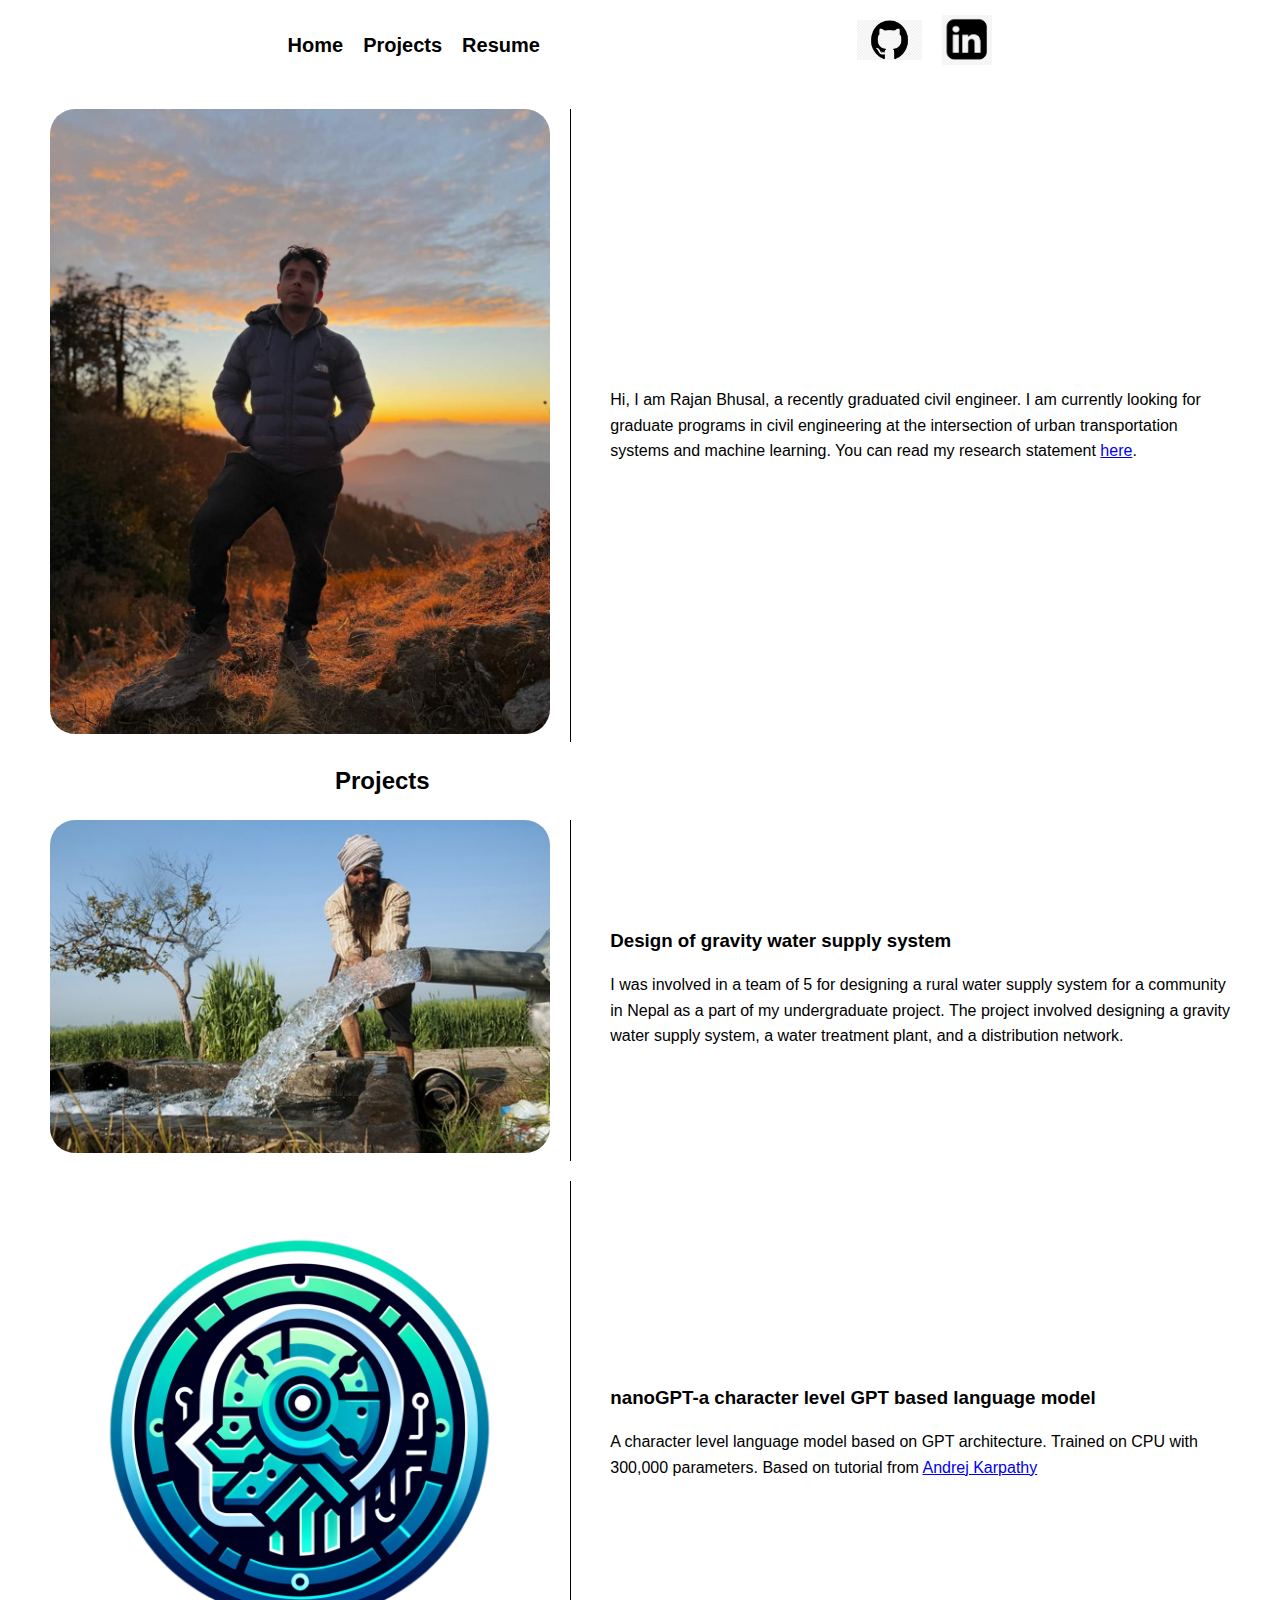
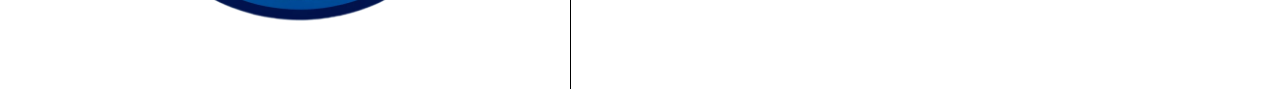
==== index.html @ b86cad98 "N" ====
<!DOCTYPE html>
<html>
<head>
    <title>Rajan Bhusal</title>
    <meta name="viewport" content="width=device-width, initial-scale=1">
    <link rel="stylesheet" type="text/css" href="style.css">
    <link rel="apple-touch-icon" sizes="180x180" href="/apple-touch-icon.png">
    <link rel="icon" type="image/png" sizes="32x32" href="/favicon-32x32.png">
    <link rel="icon" type="image/png" sizes="16x16" href="/favicon-16x16.png">
    <link rel="manifest" href="/site.webmanifest">
    <!-- for social media preview -->
    <meta property="og:title" content="Rajan Bhusal">
    <meta property="og:description" content="Rajan Bhusal's personal website">
    <meta property="og:image" content="rajan (2).jpg">
    <meta property="og:url" content="https://www.rajanbhusal.github.io">
    <link href="https://fonts.cdnfonts.com/css/plantin-mt-pro" rel="stylesheet">
                
</head>
<body>
    <div class="header">
        <div class="menu">
            <a href="index.html">Home</a>
            <a href="#projects">Projects</a>
            <a href="resume.html">Resume</a>
        </div>
        <div class="contact">
            <a href="https://www.github.com/rajanbhusal" target="_blank" rel="noopener noreferrer">
                <img src="github.jpg" alt="github" width="65px" height="40px">
            </a>
            <a href="https://www.linkedin.com/in/rbhusal" target="_blank" rel="noopener noreferrer">
                <img src="Linkedin.jpg" alt="linkedin" width="50px" height="50px">
            </a>
        </div>
    </div>
    <div class="content">
        <div class="image">
            <img src="rajan (2).jpg" alt="rajan">
        </div>
        <div class="text">
            Hi, I am Rajan Bhusal, a recently graduated civil engineer. 
               I am currently looking for graduate programs in civil engineering at the intersection of urban transportation systems and machine learning.
               You can read my research statement <a href="research.html">here</a>.
        </div>
    </div>
    <div id="projects">
        <div class="content">
            <div class="text">
                <h2>Projects</h2>
            </div>
        </div>
        <div class="content">
            <div class="image">
                <img src="watersupply.png" alt="project1">
            </div>
            <div class="text">
                <h3>Design of gravity water supply system</h3>
                <p>I was involved in a team of 5 for designing a rural water supply system for a community
                    in Nepal as a part of my undergraduate project. The project involved designing a gravity water supply system, a water treatment plant, and a distribution network.
                </p>
            </div>
        </div>
        <div class="content">
            <div class="image">
                <img src="GPT-image.png" alt="project1">
            </div>
            <div class="text">
                <h3>nanoGPT-a character level GPT based language model</h3>
                <p>A character level language model based on GPT architecture. Trained on CPU with 300,000 parameters.
                    Based on tutorial from <a href="https://youtu.be/kCc8FmEb1nY?si=I9Nv2PajffmJr7ep">Andrej Karpathy</a>
                </p>
            </div>
        </div>
    </div>
</body>

</html>
---- style.css ----
*{
    font-family: 'Plantin MT Pro', sans-serif;
}

html{
    font-size: 62.5%;
    width : 100%;
}
body{
    font-family: 'Roboto', sans-serif;
    font-size: 1.6rem;
    line-height: 1.6;
    margin: 0;
    padding: 0;
    overflow-x: hidden;
}
h1, h2, h3, h4, h5, h6{
    font-family: 'Montserrat', sans-serif;
    margin: 0;
    padding: 0;
}
.menu,.contact{
    display: flex;
    justify-content: space-between;
    align-items: center;
    padding: 1rem 2rem;
    a{
        text-decoration: none;
        color: #000;
        font-size: 1.6rem;
        cursor: pointer;
        padding: 0.5rem 1rem;
        font-weight: bold;
        font-size: 20px;
    }
}

.menu > a:hover{
        color: #fff;
        background-color: #000;
        border: #000 solid 1px;
        border-radius: 8px;
}
.header{
    display: flex;
    justify-content: space-evenly;
    flex-wrap: wrap;
}
.image > img{
   border-radius: 25px;
   max-width: 500px;
   @media (max-width: 768px){
         width: 100%;
   }
}
.image{
    align-self: center;
    border-right: #000 solid 1px;
    padding-right: 2rem;
    @media (max-width: 768px){
        border-right: none;
        padding-right: 0;
    }
}

.content{
    margin: 2rem;
    display: flex;
    justify-content: space-evenly;
    align-items: center;
    @media (max-width: 768px){
        flex-direction: column;
    }
}
.text{
    width: 50%;
    @media (max-width: 768px){
        width: 100%;
    }
    padding-left: 10px;
}
.text > h3{
    margin-top: 1rem;

}
.project{
    margin: 2rem;
    display: flex;
    justify-content: space-evenly;
    align-items: center;
    @media (max-width: 768px){
        flex-direction: column;
    }
}
.projects{
    width: 50%;
    @media (max-width: 768px){
        width: 100%;
    }
    padding-left: 10px;
}
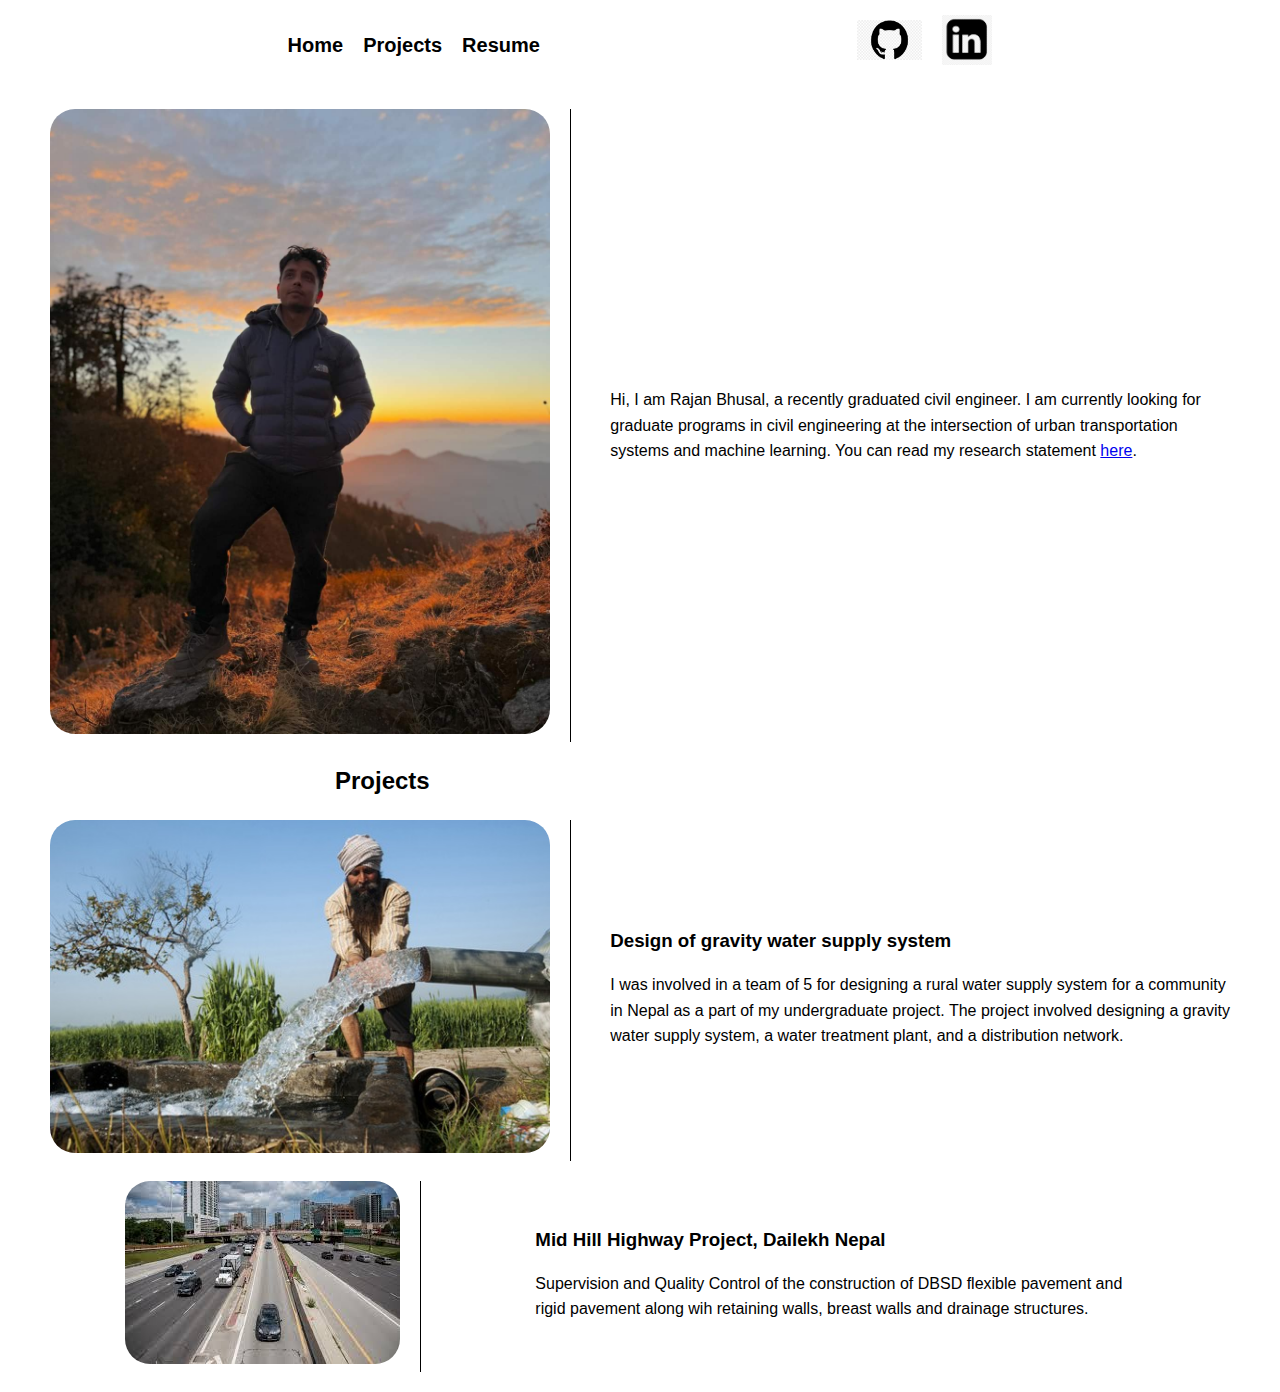
==== commit 8ddcd9d0: "New changes" ====
--- a/index.html
+++ b/index.html
@@ -11,7 +11,7 @@
     <!-- for social media preview -->
     <meta property="og:title" content="Rajan Bhusal">
     <meta property="og:description" content="Rajan Bhusal's personal website">
-    <meta property="og:image" content="rajan (2).jpg">
+    <meta property="og:image" content="meta-profile (1).jpg">
     <meta property="og:url" content="https://www.rajanbhusal.github.io">
     <link href="https://fonts.cdnfonts.com/css/plantin-mt-pro" rel="stylesheet">
                 
@@ -61,12 +61,13 @@
         </div>
         <div class="content">
             <div class="image">
-                <img src="GPT-image.png" alt="project1">
+                <img src="highway.jpg" alt="project1">
             </div>
             <div class="text">
-                <h3>nanoGPT-a character level GPT based language model</h3>
-                <p>A character level language model based on GPT architecture. Trained on CPU with 300,000 parameters.
-                    Based on tutorial from <a href="https://youtu.be/kCc8FmEb1nY?si=I9Nv2PajffmJr7ep">Andrej Karpathy</a>
+                <h3>Mid Hill Highway Project, Dailekh Nepal</h3>
+                <p>Supervision and Quality Control of the construction of DBSD flexible pavement and rigid pavement along
+                    wih retaining walls, breast walls and drainage structures.
+                </a>
                 </p>
             </div>
         </div>
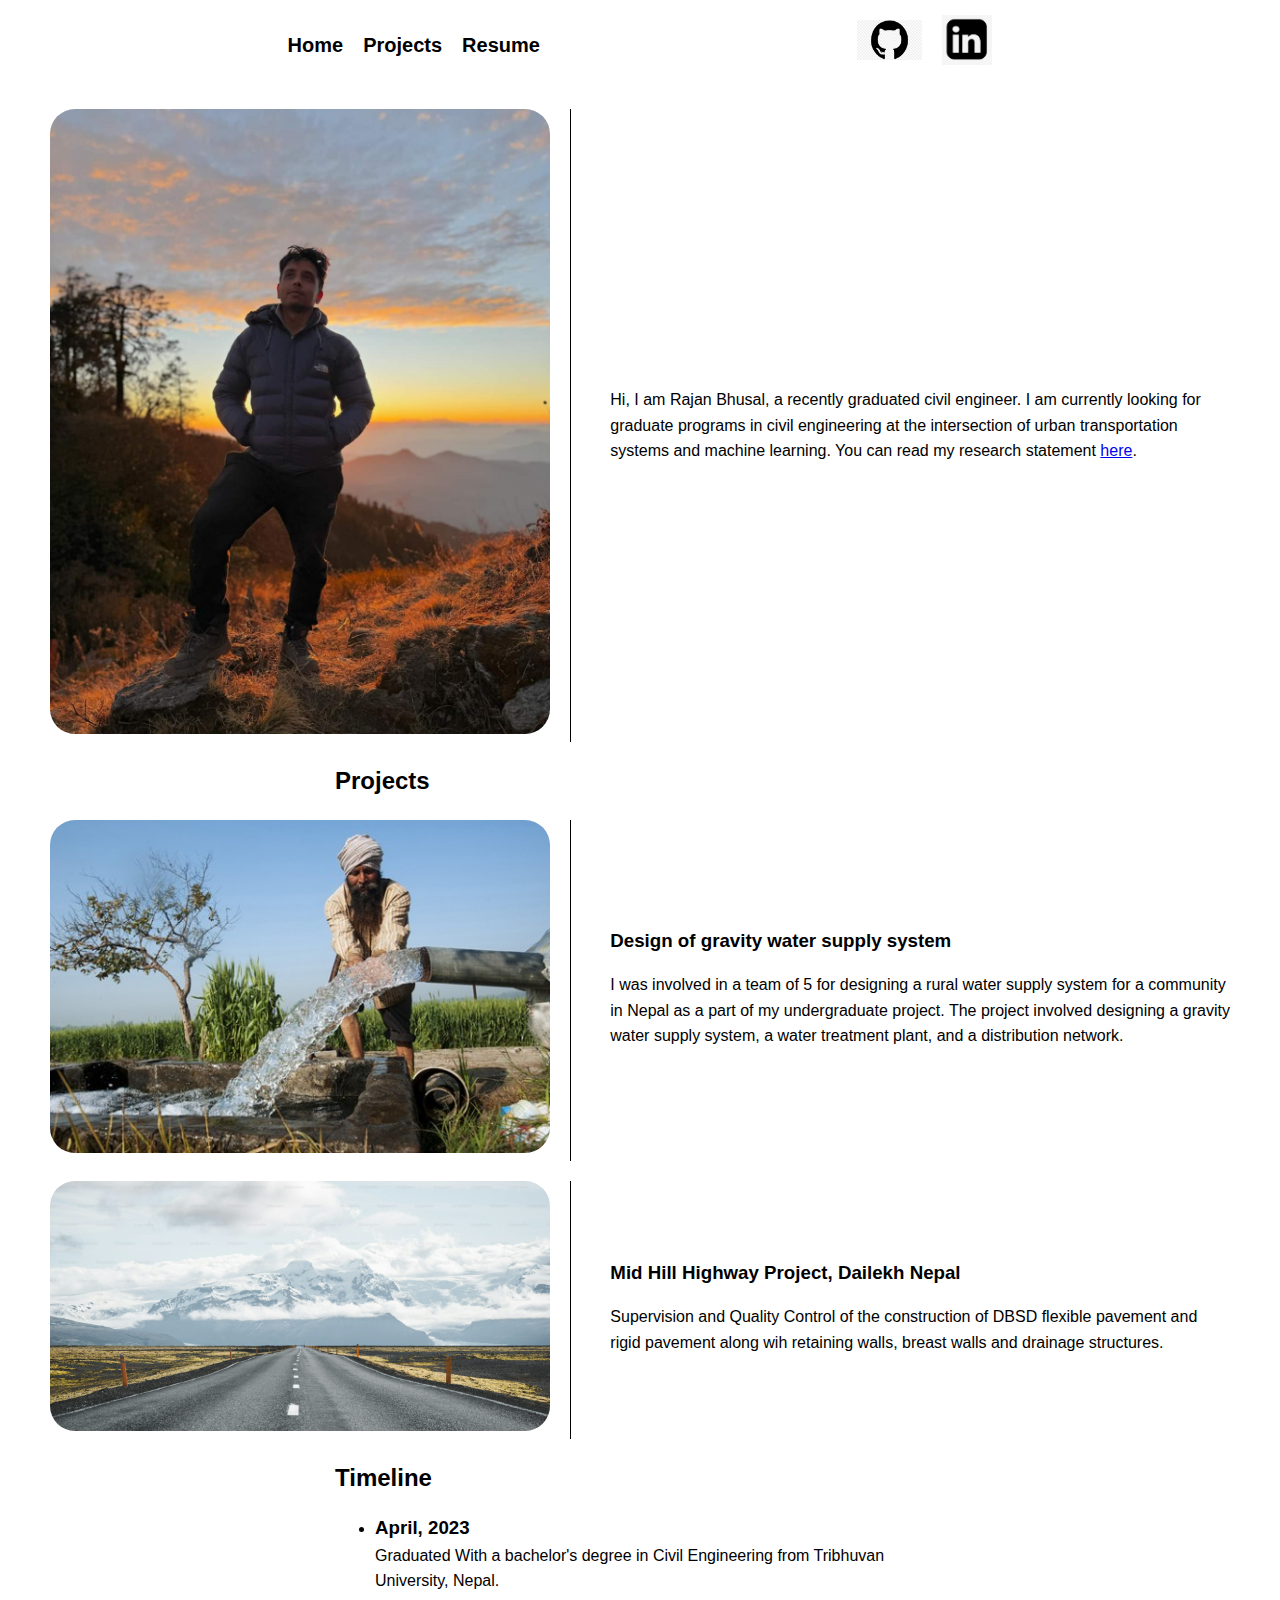
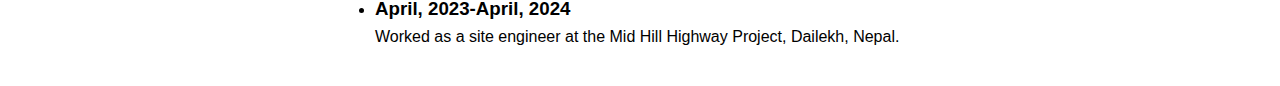
==== commit b5671b76: "All changes" ====
--- a/index.html
+++ b/index.html
@@ -71,6 +71,19 @@
                 </p>
             </div>
         </div>
+        <div class="content">
+            <div class ="text">
+                <h2>Timeline</h2>
+                <div>
+                    <ul>
+                        <li>
+                            <h3>April, 2023</h3> Graduated With a bachelor's degree in Civil Engineering from Tribhuvan University, Nepal.
+                        </li>
+                        <li><h3>April, 2023-April, 2024</h3>Worked as a site engineer at the Mid Hill Highway Project, Dailekh, Nepal.</li>
+                    </ul>
+                </div>
+            </div>
+        </div>
     </div>
 </body>
 
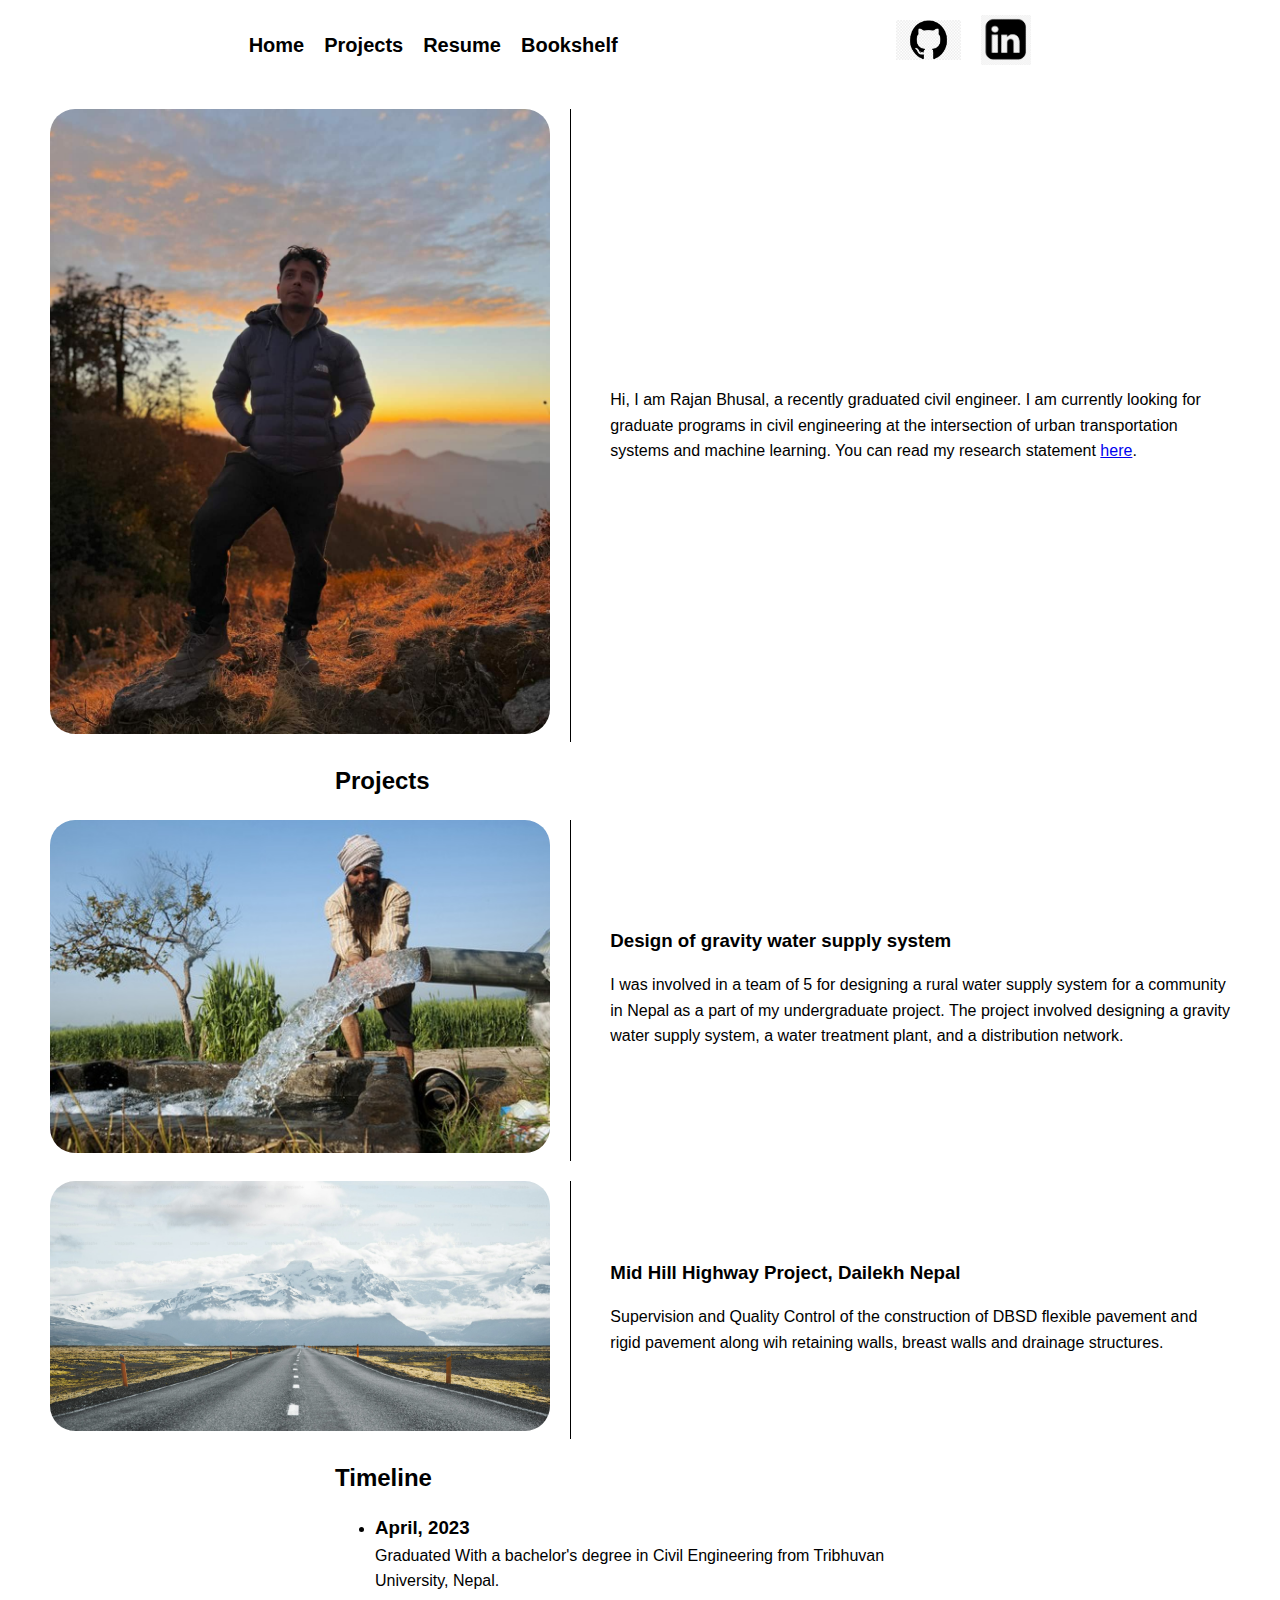
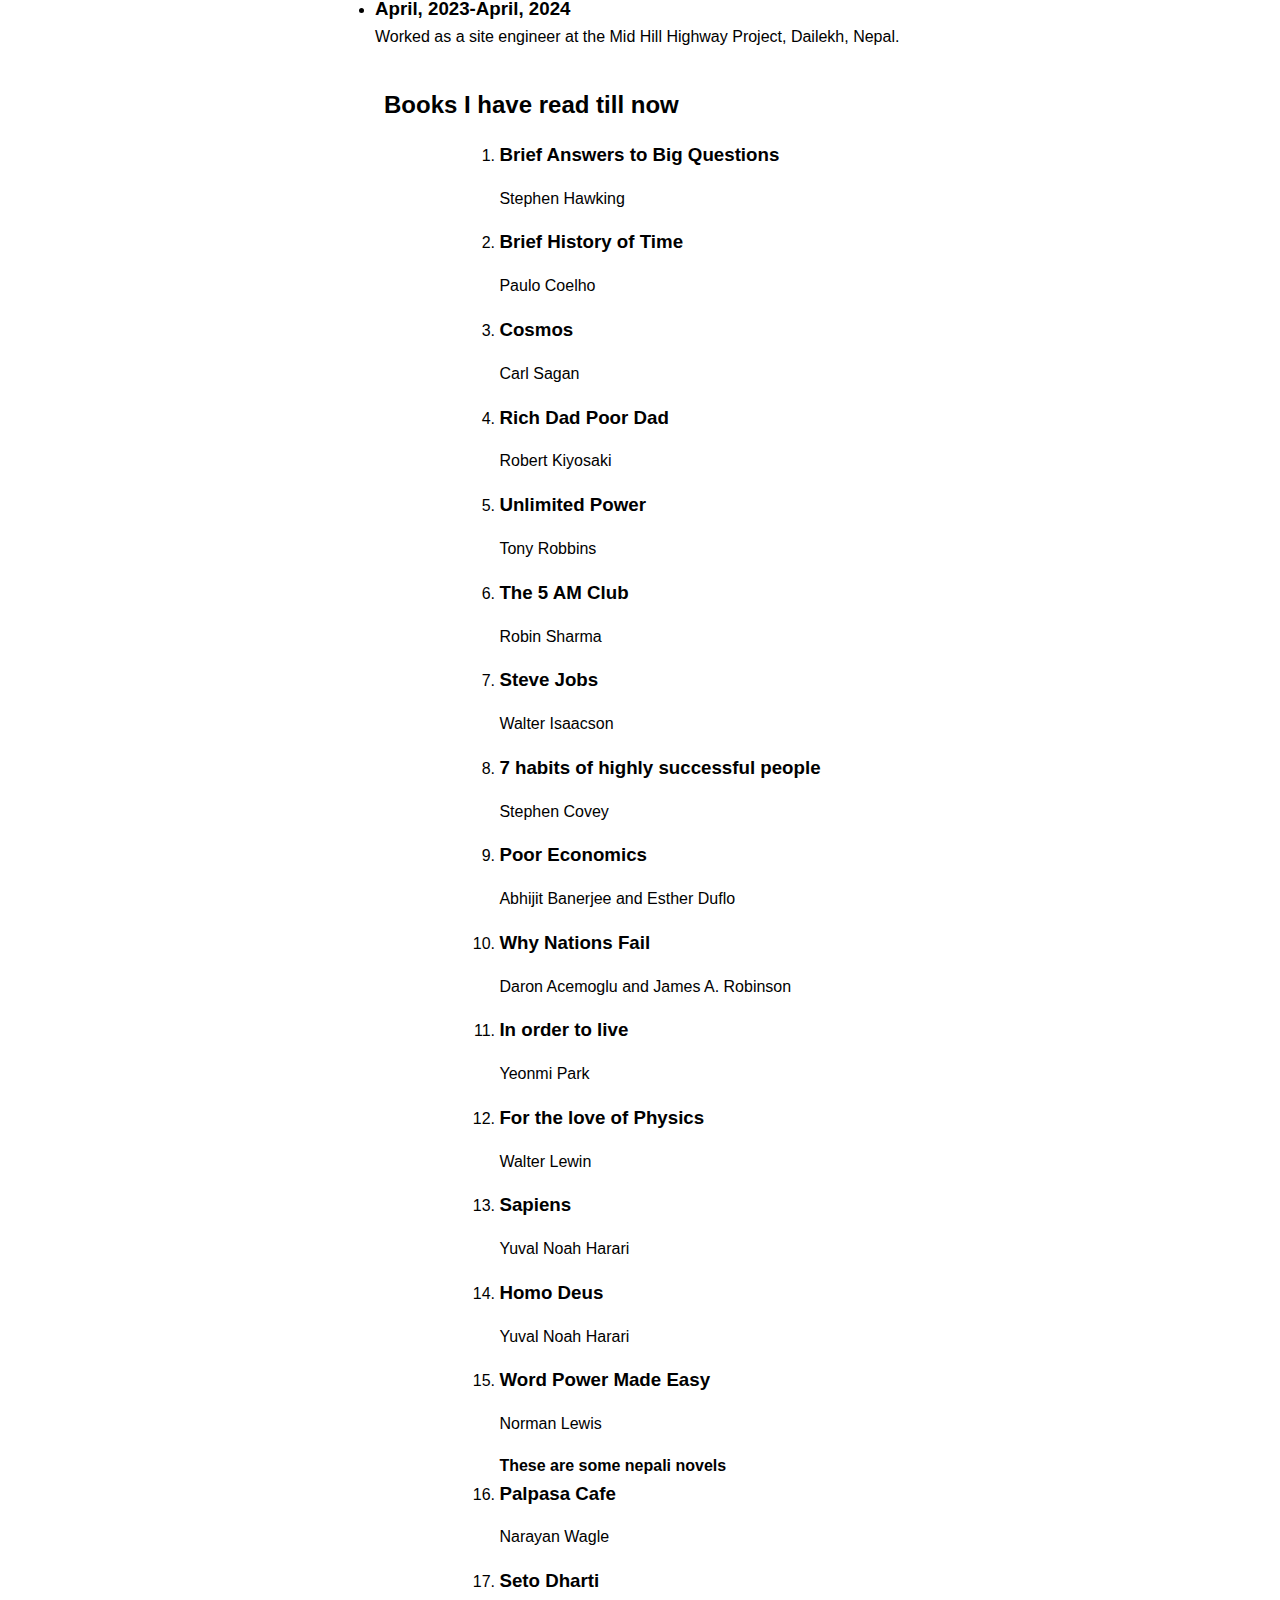
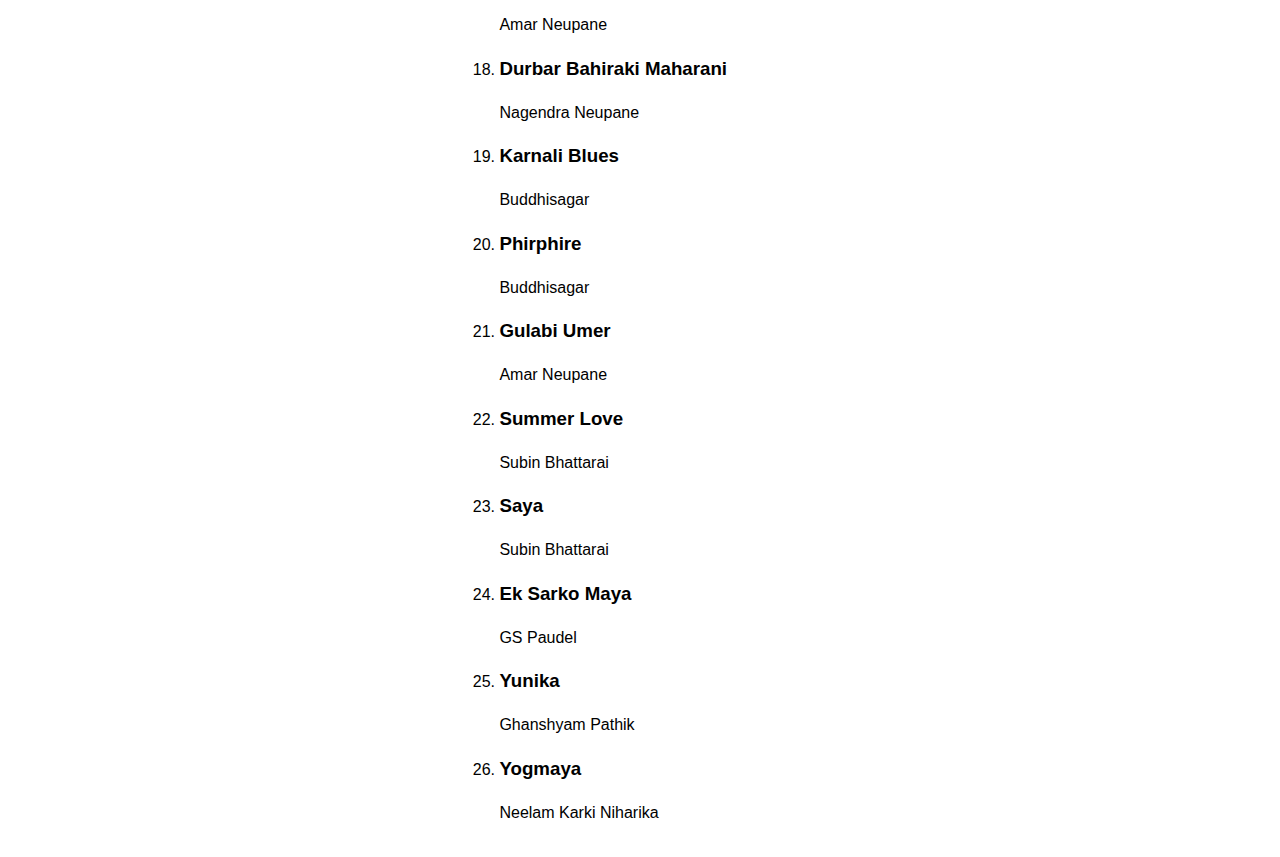
==== commit 7f155c6d: "Changes" ====
--- a/index.html
+++ b/index.html
@@ -22,6 +22,7 @@
             <a href="index.html">Home</a>
             <a href="#projects">Projects</a>
             <a href="resume.html">Resume</a>
+            <a href ="#bookshelf">Bookshelf</a>
         </div>
         <div class="contact">
             <a href="https://www.github.com/rajanbhusal" target="_blank" rel="noopener noreferrer">
@@ -84,6 +85,118 @@
                 </div>
             </div>
         </div>
+       
+    </div>
+    <div id="bookshelf">
+        <h2 class="book-text">Books I have read till now</h2>
+        <ol>
+            <li>
+                <h3>Brief Answers to Big Questions</h3>
+                <p>Stephen Hawking</p>
+            </li>
+            <li>
+                <h3>Brief History of Time</h3>
+                <p>Paulo Coelho</p>
+            </li>
+            <li>
+                <h3>Cosmos</h3>
+                <p>Carl Sagan</p>
+            </li>
+            <li>
+                <h3>Rich Dad Poor Dad</h3>
+                <p>Robert Kiyosaki</p>
+            </li>
+            <li>
+                <h3>Unlimited Power</h3>
+                <p>Tony Robbins</p>
+            </li>
+            <li>
+                <h3>The 5 AM Club</h3>
+                <p>Robin Sharma</p>
+            </li>
+            <li>
+                <h3>Steve Jobs</h3>
+                <p>Walter Isaacson</p>
+            </li>
+            <li>
+                <h3>7 habits of highly successful people</h3>
+                <p>Stephen Covey</p>
+            </li>
+            <li>
+                <h3>Poor Economics</h3>
+                <p>Abhijit Banerjee and Esther Duflo</p>
+            </li>
+            <li>
+                <h3>Why Nations Fail</h3>
+                <p>Daron Acemoglu and James A. Robinson</p>
+            </li>
+            <li>
+                <h3>In order to live</h3>
+                <p>Yeonmi Park</p>
+            </li>
+            <li>
+                <h3>For the love of Physics</h3>
+                <p>Walter Lewin</p>
+            </li>
+            <li>
+                <h3>Sapiens</h3>
+                <p>Yuval Noah Harari</p>
+            </li>
+            <li>
+                <h3>Homo Deus</h3>
+                <p>Yuval Noah Harari</p>
+            </li>
+            <li>
+                <h3>Word Power Made Easy</h3>
+                <p>Norman Lewis</p>
+            </li>
+            <h4>These are some nepali novels</h4>
+            <li>
+                <h3>Palpasa Cafe</h3>
+                <p>Narayan Wagle</p>
+            </li>
+            <li>
+                <h3>Seto Dharti</h3>
+                <p>Amar Neupane</p>
+            </li>
+            <li>
+                <h3>Durbar Bahiraki Maharani</h3>
+                <p>Nagendra Neupane</p>
+            </li>
+            <li>
+                <h3>Karnali Blues</h3>
+                <p>Buddhisagar</p>
+            </li>
+            <li>
+                <h3>Phirphire</h3>
+                <p>Buddhisagar</p>
+            </li>
+            <li>
+                <h3>Gulabi Umer</h3>
+                <p>Amar Neupane</p>
+            </li>
+            <li>
+                <h3>Summer Love</h3>
+                <p>Subin Bhattarai</p>
+            </li>
+            <li>
+                <h3>Saya</h3>
+                <p>Subin Bhattarai</p>
+            </li>
+            <li>
+                <h3>Ek Sarko Maya</h3>
+                <p>GS Paudel</p>
+            </li>
+            <li>
+                <h3>Yunika</h3>
+                <p>Ghanshyam Pathik</p>
+            </li>
+            <li>
+                <h3>Yogmaya</h3>
+                <p>Neelam Karki Niharika</p>
+            </li>
+        </ol>
+
     </div>
 </body>
 
--- a/style.css
+++ b/style.css
@@ -34,6 +34,7 @@
         font-size: 20px;
     }
 }
+
 
 .menu > a:hover{
         color: #fff;
@@ -98,4 +99,14 @@
         width: 100%;
     }
     padding-left: 10px;
+}
+#bookshelf{
+    display: flex;
+    flex-direction: column;
+    align-items: center;
+    
+}
+.book-text{
+    align-self: flex-start;
+    margin-left: 30%;
 }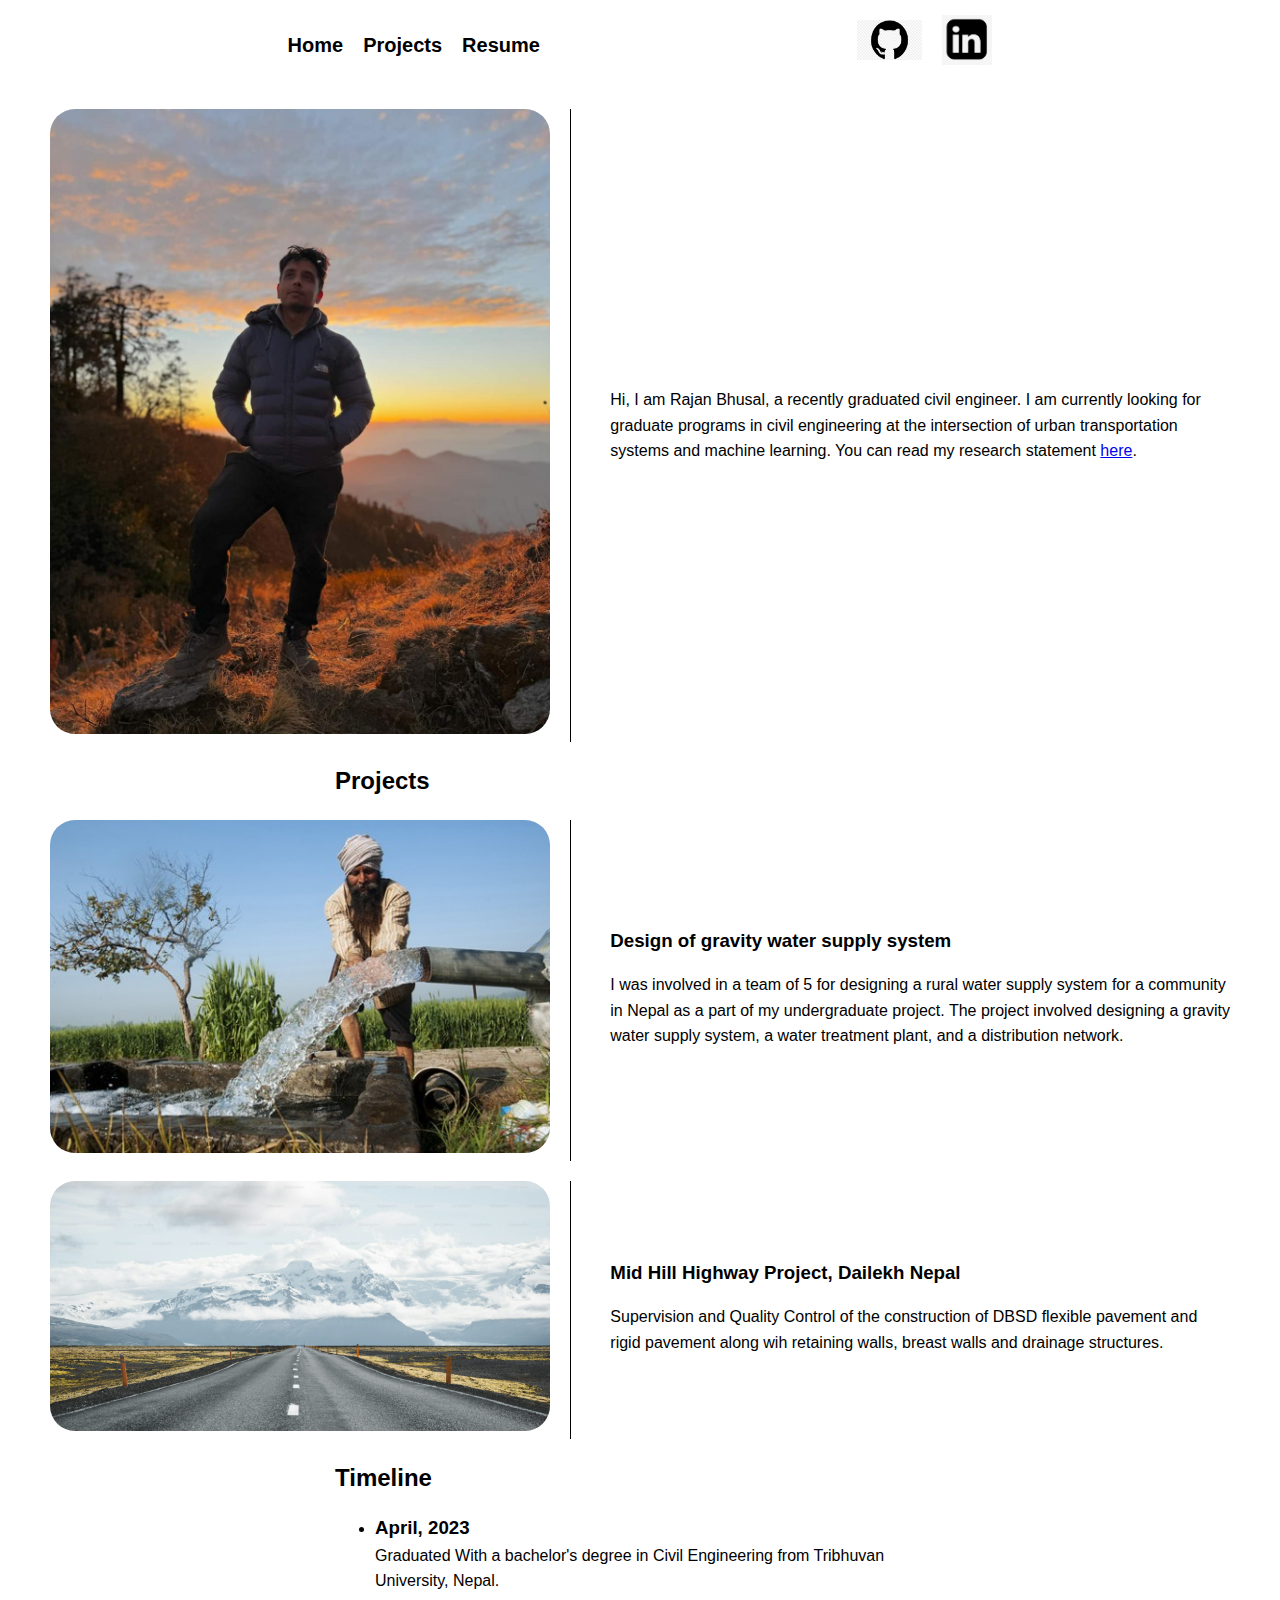
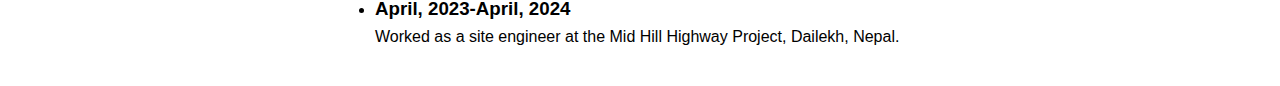
==== commit 06f7005b: "New changes" ====
--- a/index.html
+++ b/index.html
@@ -22,7 +22,6 @@
             <a href="index.html">Home</a>
             <a href="#projects">Projects</a>
             <a href="resume.html">Resume</a>
-            <a href ="#bookshelf">Bookshelf</a>
         </div>
         <div class="contact">
             <a href="https://www.github.com/rajanbhusal" target="_blank" rel="noopener noreferrer">
@@ -87,117 +86,7 @@
         </div>
        
     </div>
-    <div id="bookshelf">
-        <h2 class="book-text">Books I have read till now</h2>
-        <ol>
-            <li>
-                <h3>Brief Answers to Big Questions</h3>
-                <p>Stephen Hawking</p>
-            </li>
-            <li>
-                <h3>Brief History of Time</h3>
-                <p>Paulo Coelho</p>
-            </li>
-            <li>
-                <h3>Cosmos</h3>
-                <p>Carl Sagan</p>
-            </li>
-            <li>
-                <h3>Rich Dad Poor Dad</h3>
-                <p>Robert Kiyosaki</p>
-            </li>
-            <li>
-                <h3>Unlimited Power</h3>
-                <p>Tony Robbins</p>
-            </li>
-            <li>
-                <h3>The 5 AM Club</h3>
-                <p>Robin Sharma</p>
-            </li>
-            <li>
-                <h3>Steve Jobs</h3>
-                <p>Walter Isaacson</p>
-            </li>
-            <li>
-                <h3>7 habits of highly successful people</h3>
-                <p>Stephen Covey</p>
-            </li>
-            <li>
-                <h3>Poor Economics</h3>
-                <p>Abhijit Banerjee and Esther Duflo</p>
-            </li>
-            <li>
-                <h3>Why Nations Fail</h3>
-                <p>Daron Acemoglu and James A. Robinson</p>
-            </li>
-            <li>
-                <h3>In order to live</h3>
-                <p>Yeonmi Park</p>
-            </li>
-            <li>
-                <h3>For the love of Physics</h3>
-                <p>Walter Lewin</p>
-            </li>
-            <li>
-                <h3>Sapiens</h3>
-                <p>Yuval Noah Harari</p>
-            </li>
-            <li>
-                <h3>Homo Deus</h3>
-                <p>Yuval Noah Harari</p>
-            </li>
-            <li>
-                <h3>Word Power Made Easy</h3>
-                <p>Norman Lewis</p>
-            </li>
-            <h4>These are some nepali novels</h4>
-            <li>
-                <h3>Palpasa Cafe</h3>
-                <p>Narayan Wagle</p>
-            </li>
-            <li>
-                <h3>Seto Dharti</h3>
-                <p>Amar Neupane</p>
-            </li>
-            <li>
-                <h3>Durbar Bahiraki Maharani</h3>
-                <p>Nagendra Neupane</p>
-            </li>
-            <li>
-                <h3>Karnali Blues</h3>
-                <p>Buddhisagar</p>
-            </li>
-            <li>
-                <h3>Phirphire</h3>
-                <p>Buddhisagar</p>
-            </li>
-            <li>
-                <h3>Gulabi Umer</h3>
-                <p>Amar Neupane</p>
-            </li>
-            <li>
-                <h3>Summer Love</h3>
-                <p>Subin Bhattarai</p>
-            </li>
-            <li>
-                <h3>Saya</h3>
-                <p>Subin Bhattarai</p>
-            </li>
-            <li>
-                <h3>Ek Sarko Maya</h3>
-                <p>GS Paudel</p>
-            </li>
-            <li>
-                <h3>Yunika</h3>
-                <p>Ghanshyam Pathik</p>
-            </li>
-            <li>
-                <h3>Yogmaya</h3>
-                <p>Neelam Karki Niharika</p>
-            </li>
-        </ol>
-
-    </div>
+    
 </body>
 
 </html>
--- a/style.css
+++ b/style.css
@@ -100,13 +100,3 @@
     }
     padding-left: 10px;
 }
-#bookshelf{
-    display: flex;
-    flex-direction: column;
-    align-items: center;
-    
-}
-.book-text{
-    align-self: flex-start;
-    margin-left: 30%;
-}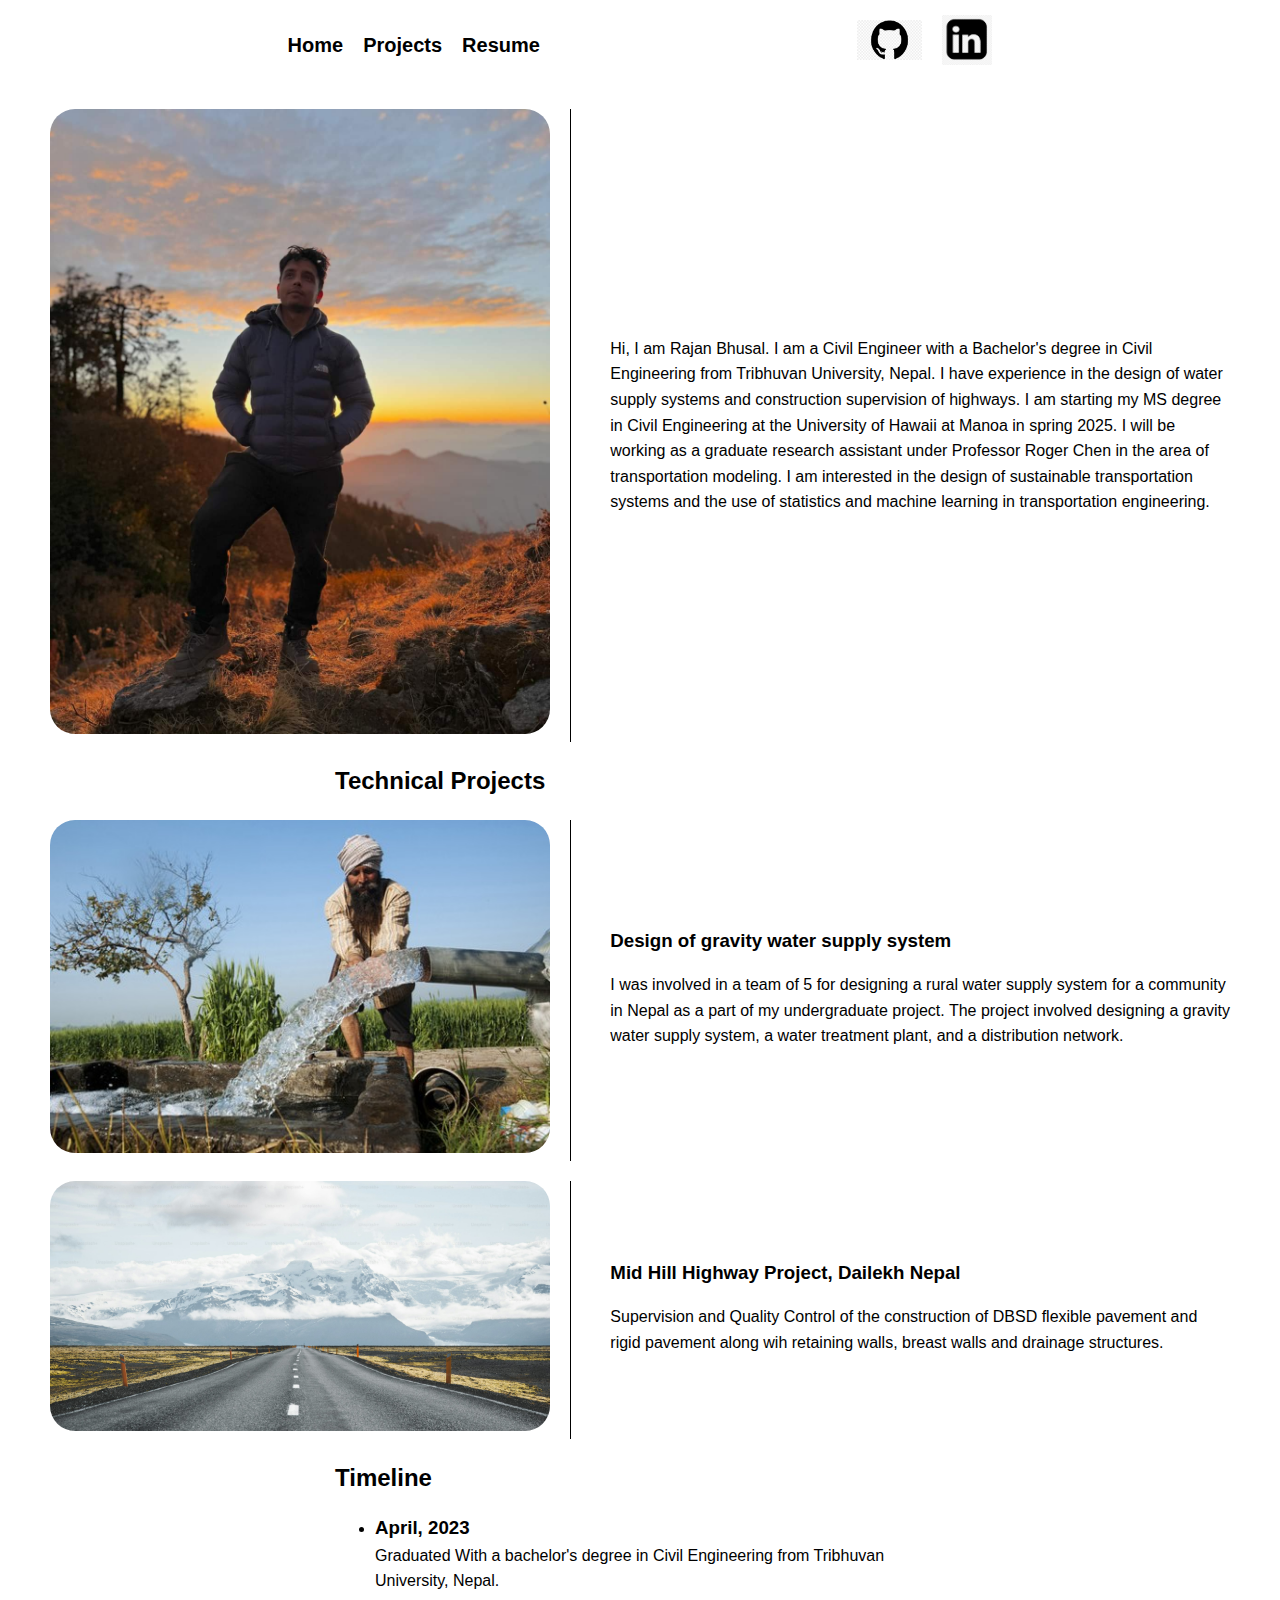
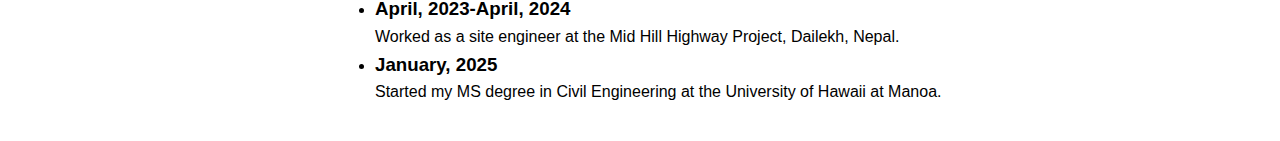
==== commit 243d0df8: "Changes" ====
--- a/index.html
+++ b/index.html
@@ -37,15 +37,14 @@
             <img src="rajan (2).jpg" alt="rajan">
         </div>
         <div class="text">
-            Hi, I am Rajan Bhusal, a recently graduated civil engineer. 
-               I am currently looking for graduate programs in civil engineering at the intersection of urban transportation systems and machine learning.
-               You can read my research statement <a href="research.html">here</a>.
+            Hi, I am Rajan Bhusal. I am a Civil Engineer with a Bachelor's degree in Civil Engineering from Tribhuvan University, Nepal. I have experience in the design of water supply systems and construction supervision of highways. I am 
+            starting my MS degree in Civil Engineering at the University of Hawaii at Manoa in spring 2025. I will be working as a graduate research assistant under Professor Roger Chen in the area of transportation modeling. I am interested in the design of sustainable transportation systems and the use of statistics and machine learning in transportation engineering.
         </div>
     </div>
     <div id="projects">
         <div class="content">
             <div class="text">
-                <h2>Projects</h2>
+                <h2>Technical Projects</h2>
             </div>
         </div>
         <div class="content">
@@ -80,6 +79,7 @@
                             <h3>April, 2023</h3> Graduated With a bachelor's degree in Civil Engineering from Tribhuvan University, Nepal.
                         </li>
                         <li><h3>April, 2023-April, 2024</h3>Worked as a site engineer at the Mid Hill Highway Project, Dailekh, Nepal.</li>
+                        <li><h3>January, 2025</h3>Started my MS degree in Civil Engineering at the University of Hawaii at Manoa.</li>
                     </ul>
                 </div>
             </div>
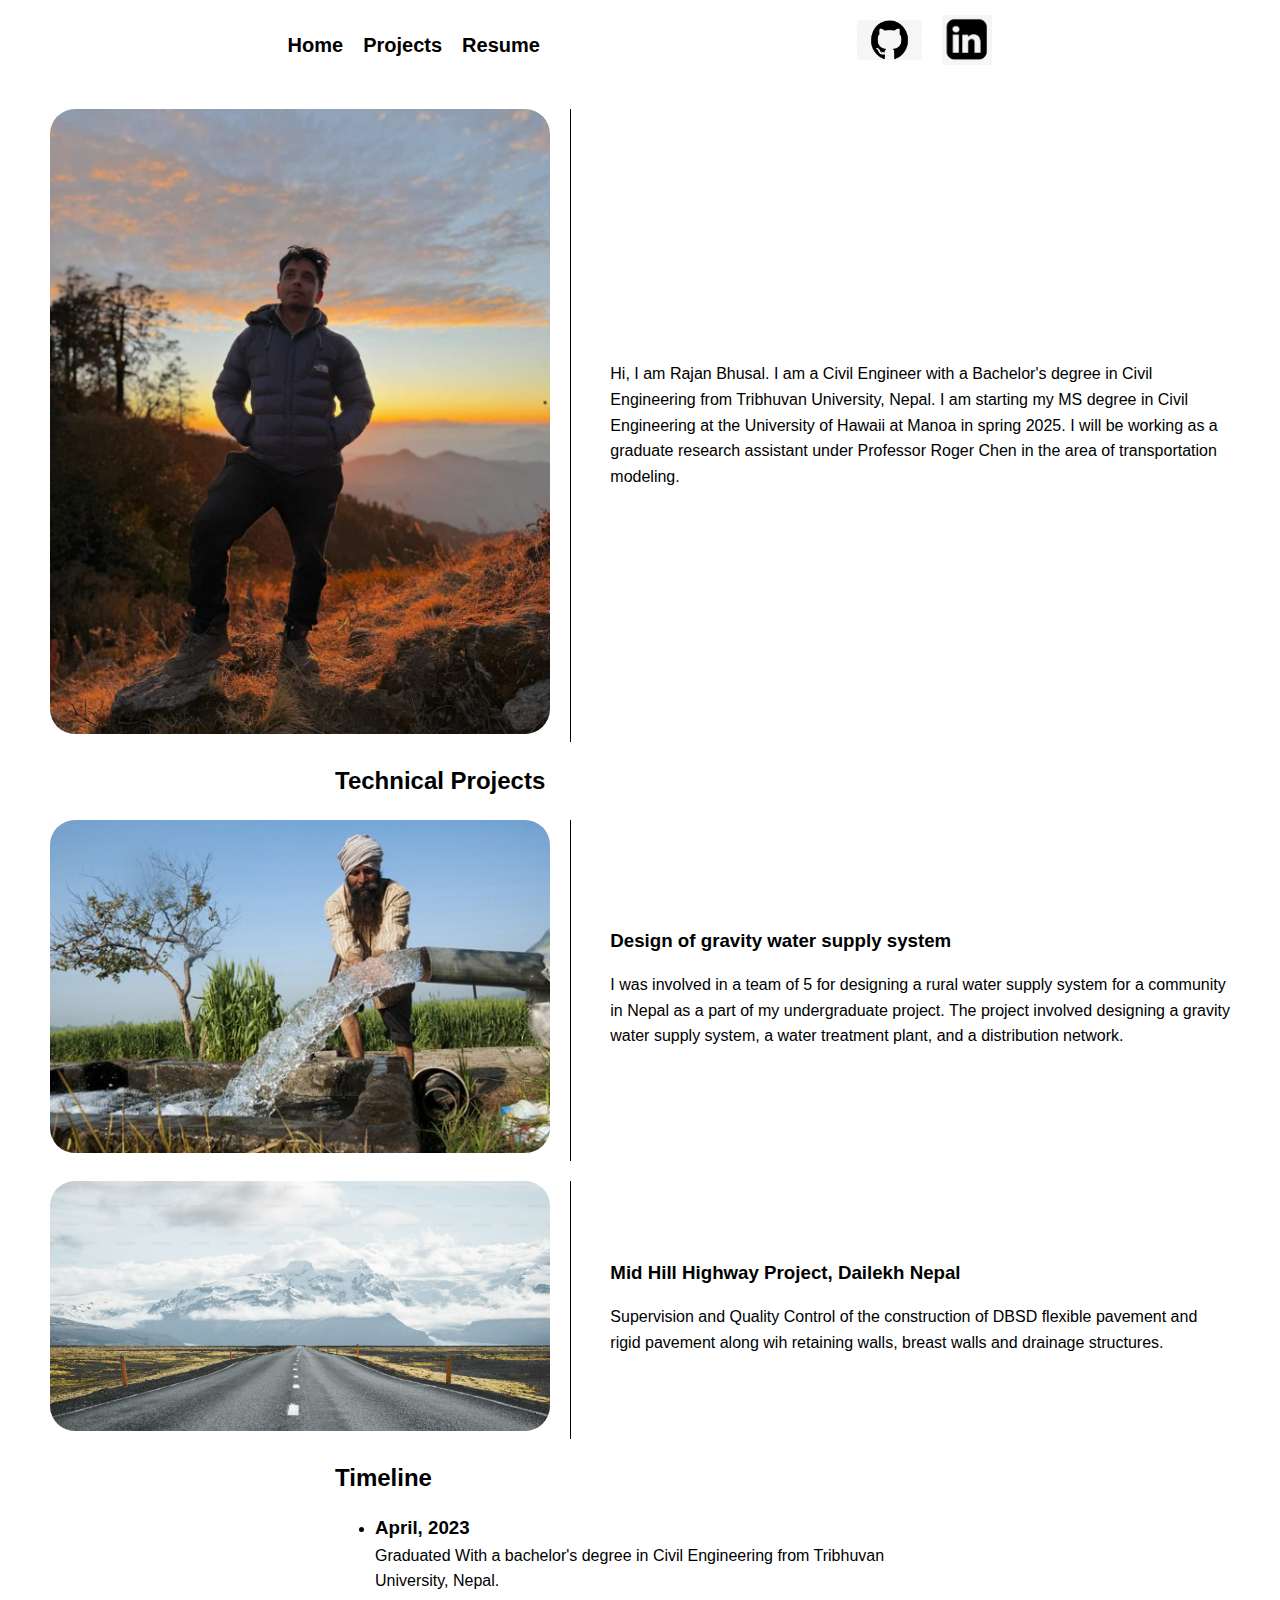
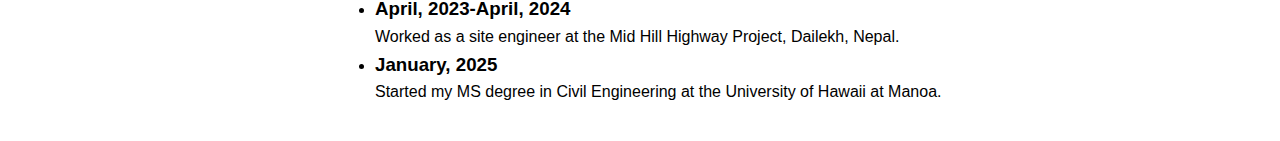
==== commit 0ae9d9e5: "Changes" ====
--- a/index.html
+++ b/index.html
@@ -37,8 +37,8 @@
             <img src="rajan (2).jpg" alt="rajan">
         </div>
         <div class="text">
-            Hi, I am Rajan Bhusal. I am a Civil Engineer with a Bachelor's degree in Civil Engineering from Tribhuvan University, Nepal. I have experience in the design of water supply systems and construction supervision of highways. I am 
-            starting my MS degree in Civil Engineering at the University of Hawaii at Manoa in spring 2025. I will be working as a graduate research assistant under Professor Roger Chen in the area of transportation modeling. I am interested in the design of sustainable transportation systems and the use of statistics and machine learning in transportation engineering.
+            Hi, I am Rajan Bhusal. I am a Civil Engineer with a Bachelor's degree in Civil Engineering from Tribhuvan University, Nepal. I am 
+            starting my MS degree in Civil Engineering at the University of Hawaii at Manoa in spring 2025. I will be working as a graduate research assistant under Professor Roger Chen in the area of transportation modeling. 
         </div>
     </div>
     <div id="projects">
